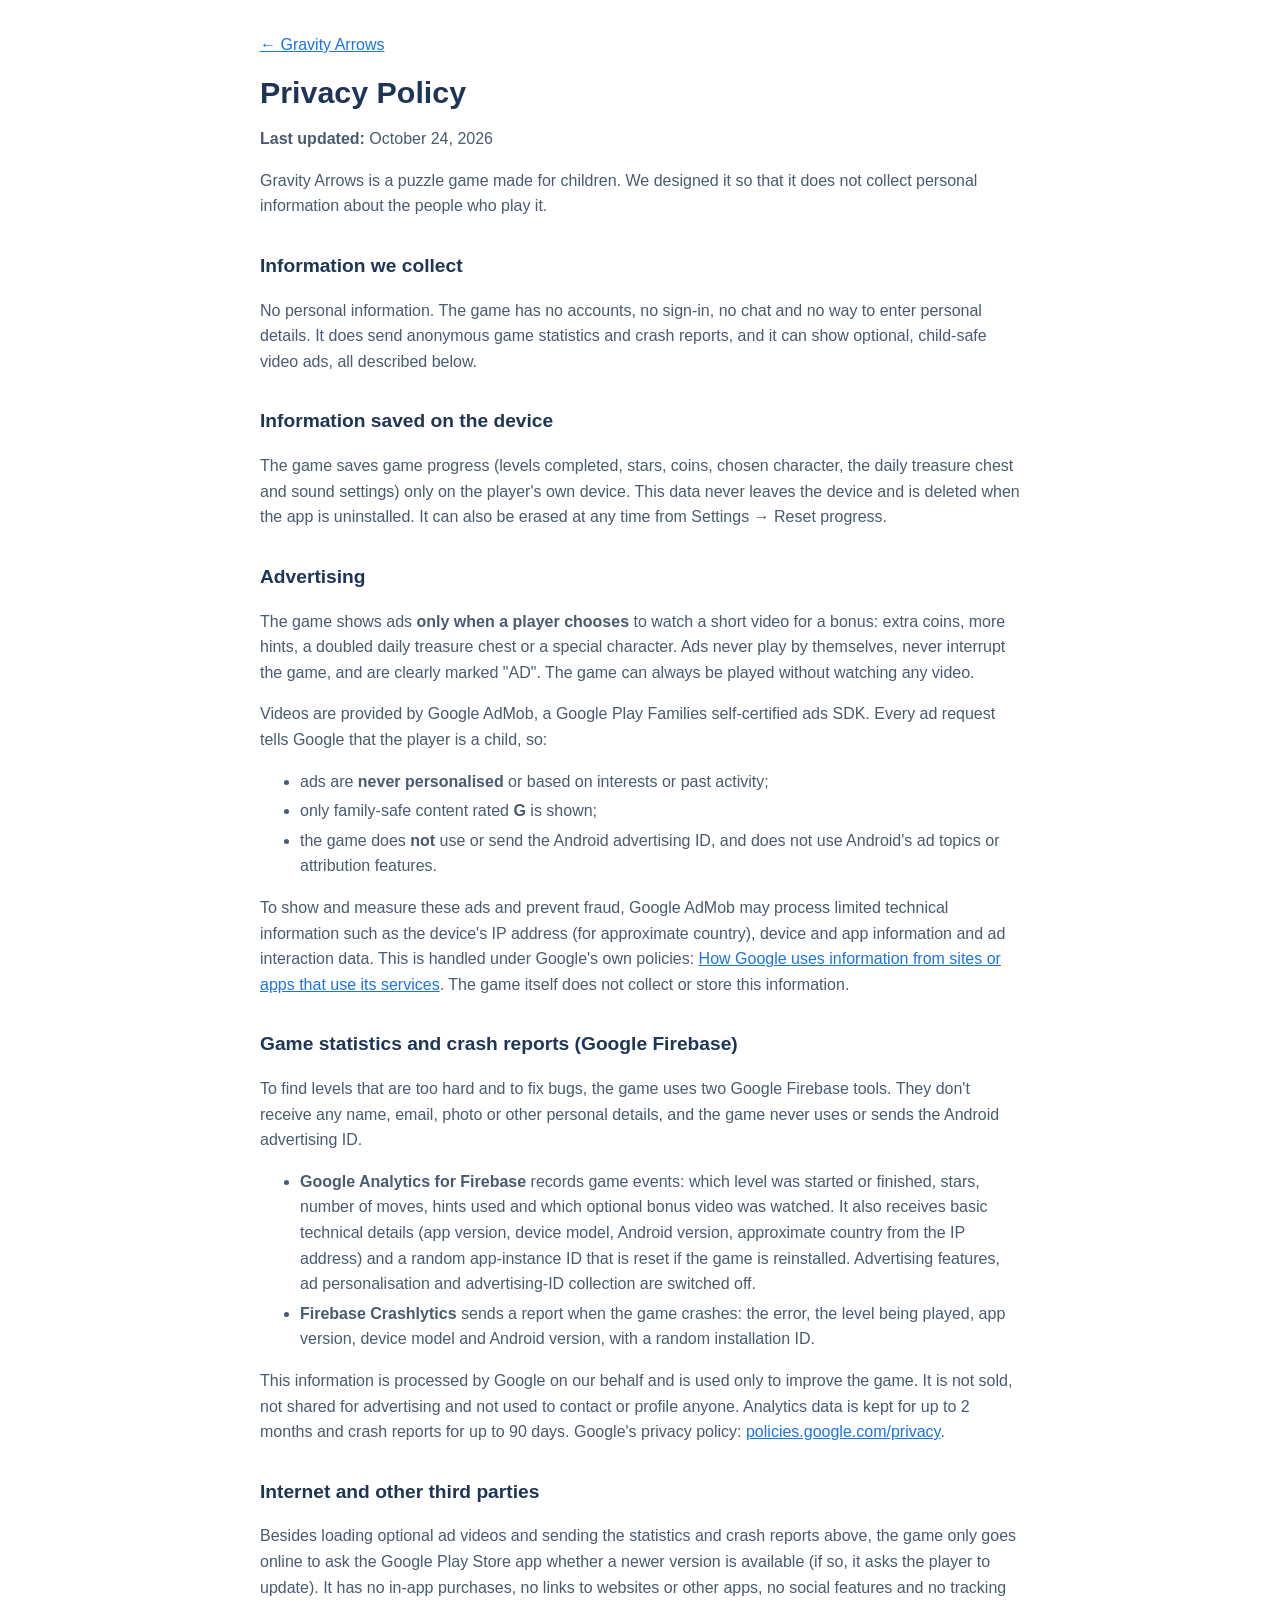
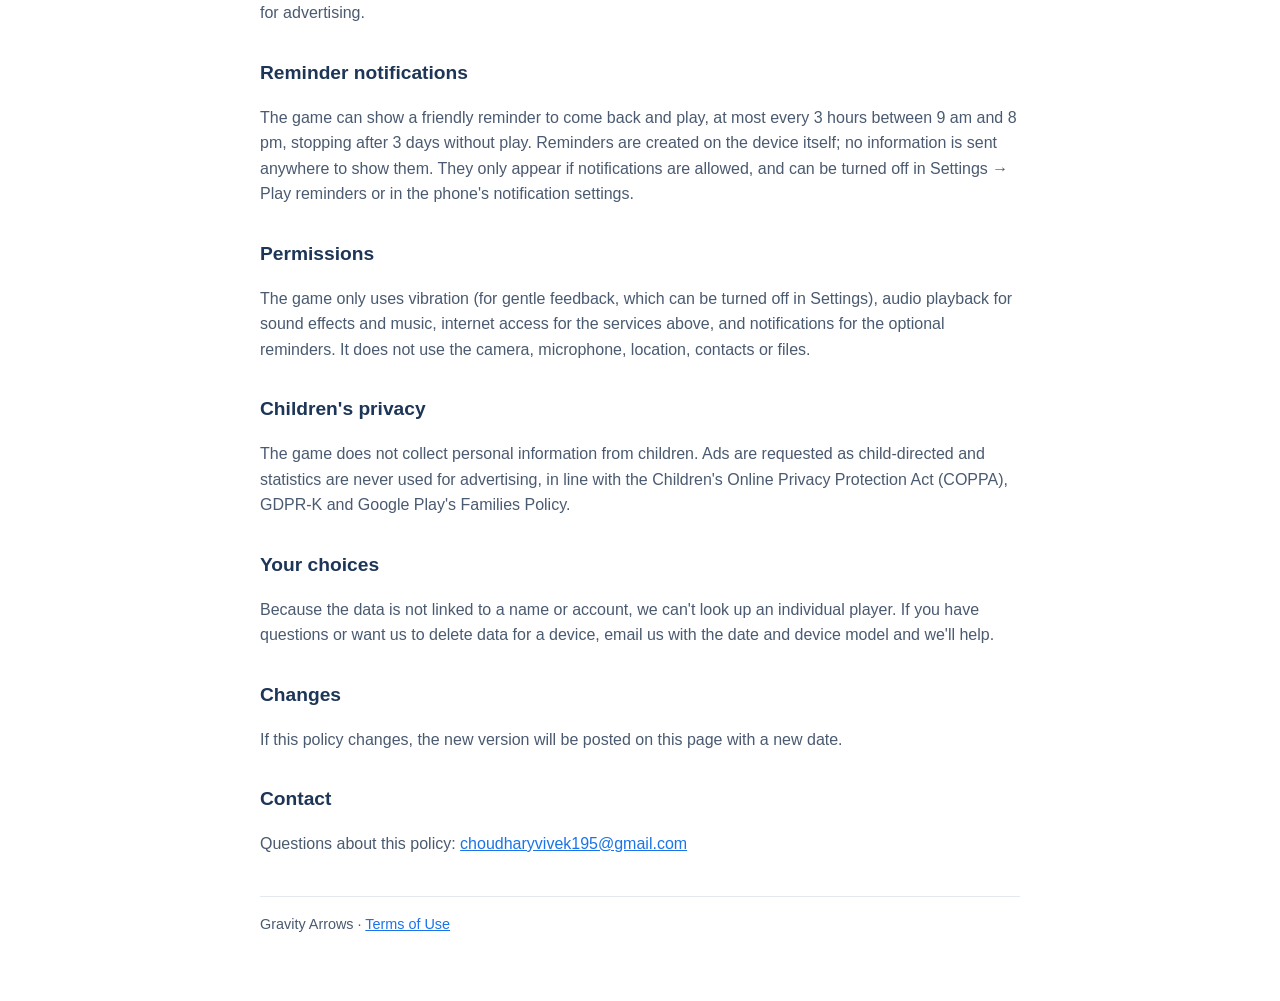
==== privacy/index.html @ 91357a93 "Add Gravity Arrows privacy policy and terms of use Co-Authored-By: Claude Opus 5.5 <noreply@anthropi" ====
<!doctype html>
<html lang="en">
<head>
<meta charset="utf-8">
<meta name="viewport" content="width=device-width, initial-scale=1">
<title>Gravity Arrows – Privacy Policy</title>
<meta name="description" content="How the Gravity Arrows children's game handles information: no personal data, child-directed opt-in ads only.">
<link rel="stylesheet" href="../style.css">
</head>
<body>
<main>
<a class="back" href="../">← Gravity Arrows</a>
<h1>Privacy Policy</h1>
<p><strong>Last updated:</strong> October 24, 2026</p>

<p>Gravity Arrows is a puzzle game made for children. We designed it so that it does not collect personal information about the people who play it.</p>

<h2>Information we collect</h2>
<p>No personal information. The game has no accounts, no sign-in, no chat and no way to enter personal details. It does send anonymous game statistics and crash reports, and it can show optional, child-safe video ads, all described below.</p>

<h2>Information saved on the device</h2>
<p>The game saves game progress (levels completed, stars, coins, chosen character, the daily treasure chest and sound settings) only on the player's own device. This data never leaves the device and is deleted when the app is uninstalled. It can also be erased at any time from Settings → Reset progress.</p>

<h2>Advertising</h2>
<p>The game shows ads <strong>only when a player chooses</strong> to watch a short video for a bonus: extra coins, more hints, a doubled daily treasure chest or a special character. Ads never play by themselves, never interrupt the game, and are clearly marked "AD". The game can always be played without watching any video.</p>
<p>Videos are provided by Google AdMob, a Google Play Families self-certified ads SDK. Every ad request tells Google that the player is a child, so:</p>
<ul>
  <li>ads are <strong>never personalised</strong> or based on interests or past activity;</li>
  <li>only family-safe content rated <strong>G</strong> is shown;</li>
  <li>the game does <strong>not</strong> use or send the Android advertising ID, and does not use Android's ad topics or attribution features.</li>
</ul>
<p>To show and measure these ads and prevent fraud, Google AdMob may process limited technical information such as the device's IP address (for approximate country), device and app information and ad interaction data. This is handled under Google's own policies: <a href="https://policies.google.com/technologies/partner-sites">How Google uses information from sites or apps that use its services</a>. The game itself does not collect or store this information.</p>

<h2>Game statistics and crash reports (Google Firebase)</h2>
<p>To find levels that are too hard and to fix bugs, the game uses two Google Firebase tools. They don't receive any name, email, photo or other personal details, and the game never uses or sends the Android advertising ID.</p>
<ul>
  <li><strong>Google Analytics for Firebase</strong> records game events: which level was started or finished, stars, number of moves, hints used and which optional bonus video was watched. It also receives basic technical details (app version, device model, Android version, approximate country from the IP address) and a random app-instance ID that is reset if the game is reinstalled. Advertising features, ad personalisation and advertising-ID collection are switched off.</li>
  <li><strong>Firebase Crashlytics</strong> sends a report when the game crashes: the error, the level being played, app version, device model and Android version, with a random installation ID.</li>
</ul>
<p>This information is processed by Google on our behalf and is used only to improve the game. It is not sold, not shared for advertising and not used to contact or profile anyone. Analytics data is kept for up to 2 months and crash reports for up to 90 days. Google's privacy policy: <a href="https://policies.google.com/privacy">policies.google.com/privacy</a>.</p>

<h2>Internet and other third parties</h2>
<p>Besides loading optional ad videos and sending the statistics and crash reports above, the game only goes online to ask the Google Play Store app whether a newer version is available (if so, it asks the player to update). It has no in-app purchases, no links to websites or other apps, no social features and no tracking for advertising.</p>

<h2>Reminder notifications</h2>
<p>The game can show a friendly reminder to come back and play, at most every 3 hours between 9 am and 8 pm, stopping after 3 days without play. Reminders are created on the device itself; no information is sent anywhere to show them. They only appear if notifications are allowed, and can be turned off in Settings → Play reminders or in the phone's notification settings.</p>

<h2>Permissions</h2>
<p>The game only uses vibration (for gentle feedback, which can be turned off in Settings), audio playback for sound effects and music, internet access for the services above, and notifications for the optional reminders. It does not use the camera, microphone, location, contacts or files.</p>

<h2>Children's privacy</h2>
<p>The game does not collect personal information from children. Ads are requested as child-directed and statistics are never used for advertising, in line with the Children's Online Privacy Protection Act (COPPA), GDPR-K and Google Play's Families Policy.</p>

<h2>Your choices</h2>
<p>Because the data is not linked to a name or account, we can't look up an individual player. If you have questions or want us to delete data for a device, email us with the date and device model and we'll help.</p>

<h2>Changes</h2>
<p>If this policy changes, the new version will be posted on this page with a new date.</p>

<h2>Contact</h2>
<p>Questions about this policy: <a href="mailto:choudharyvivek195@gmail.com">choudharyvivek195@gmail.com</a></p>
<footer>Gravity Arrows · <a href="../terms/">Terms of Use</a></footer>
</main>
</body>
</html>
---- style.css ----
:root { --bg: #ffffff; --fg: #1d3557; --muted: #4a5a70; --link: #1a73e8; --line: #e3e8ef; color-scheme: light dark; }
@media (prefers-color-scheme: dark) { :root { --bg: #111418; --fg: #e8edf4; --muted: #a9b3c1; --link: #8ab4f8; --line: #2a313b; } }
body { margin: 0; background: var(--bg); color: var(--fg); font: 16px/1.6 -apple-system, BlinkMacSystemFont, "Segoe UI", Roboto, Helvetica, Arial, sans-serif; }
main { max-width: 760px; margin: 0 auto; padding: 32px 16px 64px; }
h1 { font-size: 1.9rem; line-height: 1.2; margin: 0 0 4px; }
h2 { font-size: 1.2rem; margin: 32px 0 8px; }
p, li { color: var(--muted); }
li { margin: 4px 0; }
a { color: var(--link); }
.back { display: inline-block; margin-bottom: 16px; }
footer { margin-top: 40px; padding-top: 16px; border-top: 1px solid var(--line); font-size: .9rem; color: var(--muted); }
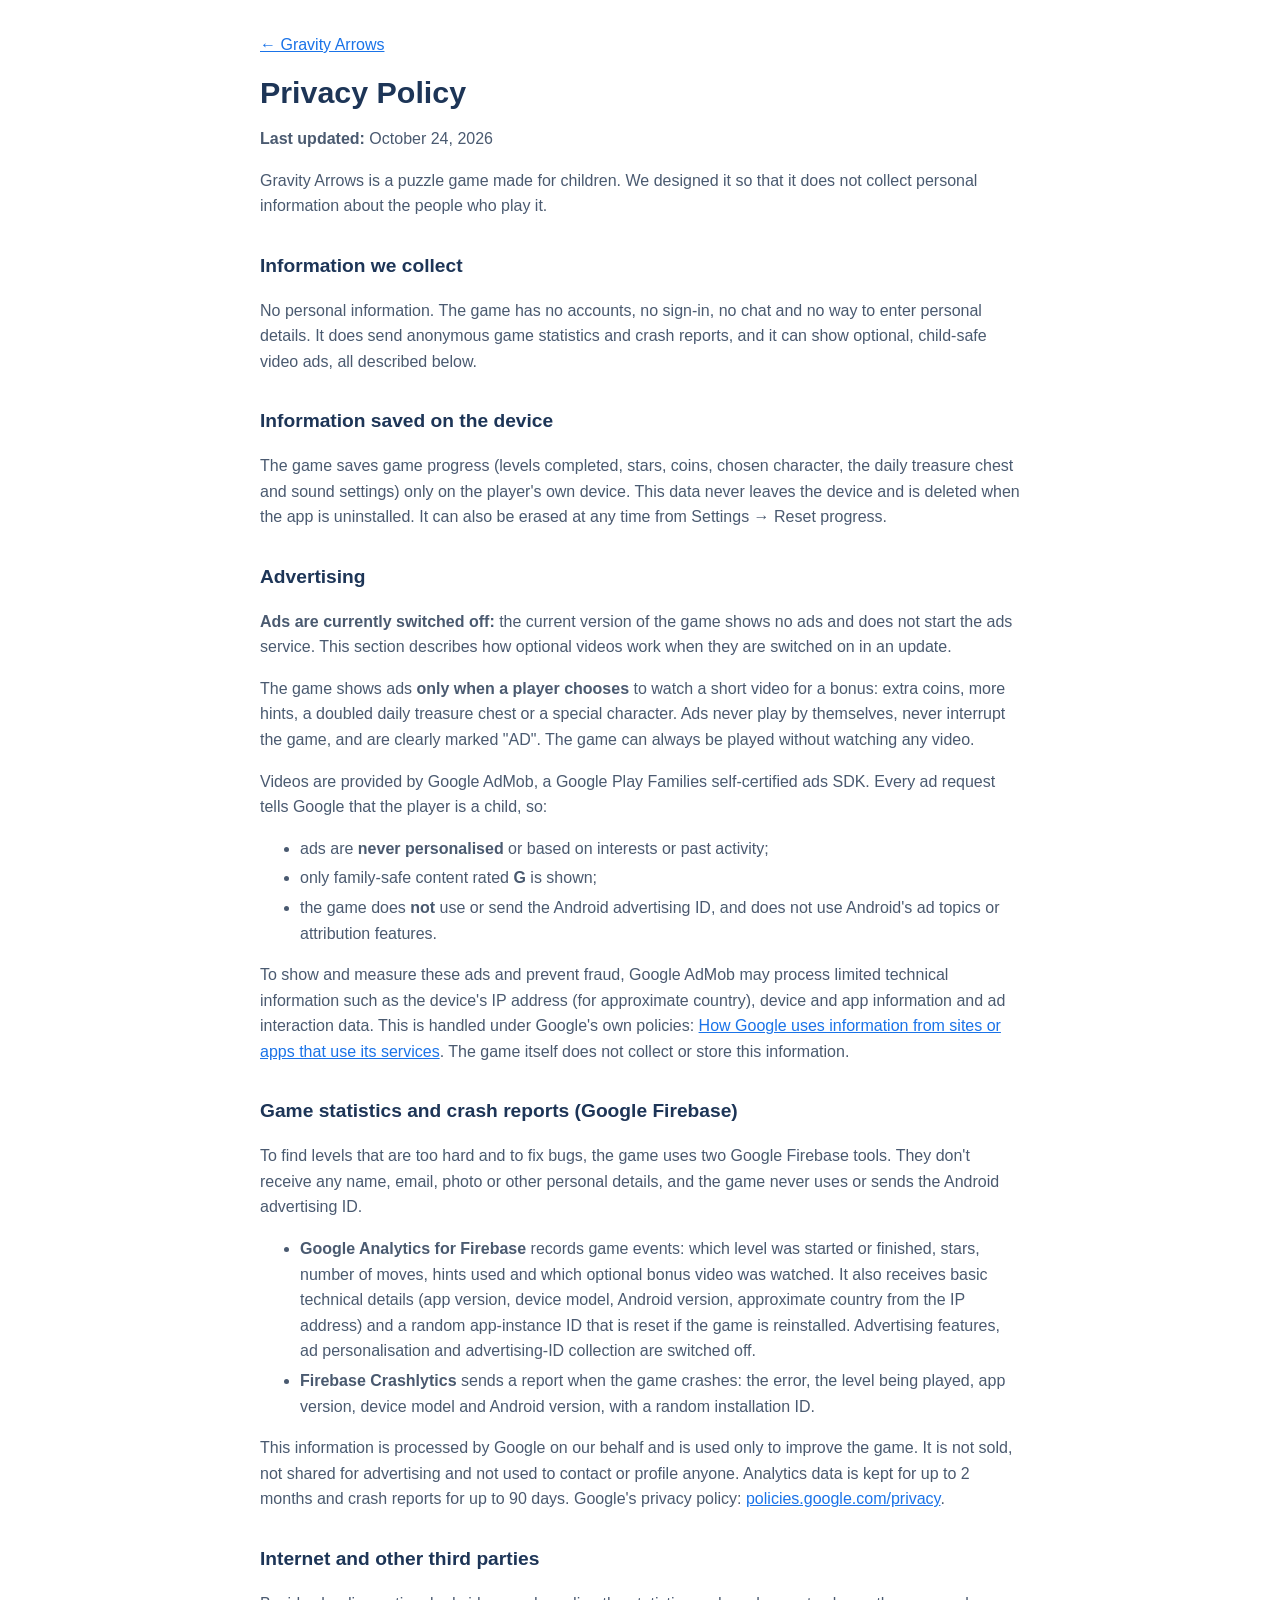
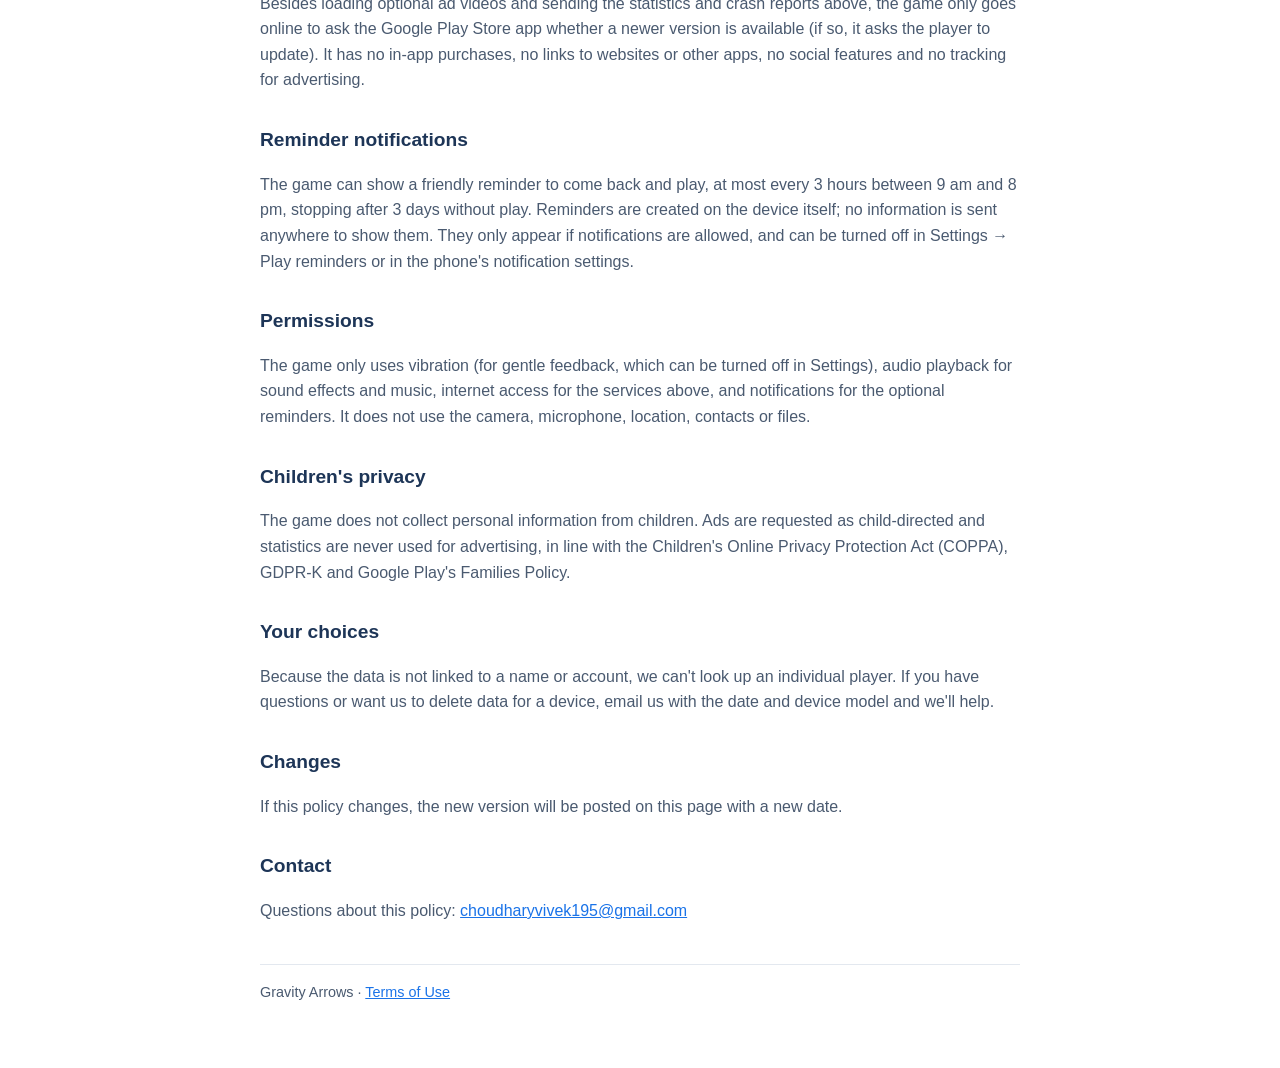
==== commit b0d58305: "Privacy policy: say ads are switched off in the current version Co-Authored-By: Claude Opus 5.5 <nor" ====
--- a/privacy/index.html
+++ b/privacy/index.html
@@ -22,6 +22,7 @@
 <p>The game saves game progress (levels completed, stars, coins, chosen character, the daily treasure chest and sound settings) only on the player's own device. This data never leaves the device and is deleted when the app is uninstalled. It can also be erased at any time from Settings → Reset progress.</p>
 
 <h2>Advertising</h2>
+<p><strong>Ads are currently switched off:</strong> the current version of the game shows no ads and does not start the ads service. This section describes how optional videos work when they are switched on in an update.</p>
 <p>The game shows ads <strong>only when a player chooses</strong> to watch a short video for a bonus: extra coins, more hints, a doubled daily treasure chest or a special character. Ads never play by themselves, never interrupt the game, and are clearly marked "AD". The game can always be played without watching any video.</p>
 <p>Videos are provided by Google AdMob, a Google Play Families self-certified ads SDK. Every ad request tells Google that the player is a child, so:</p>
 <ul>
